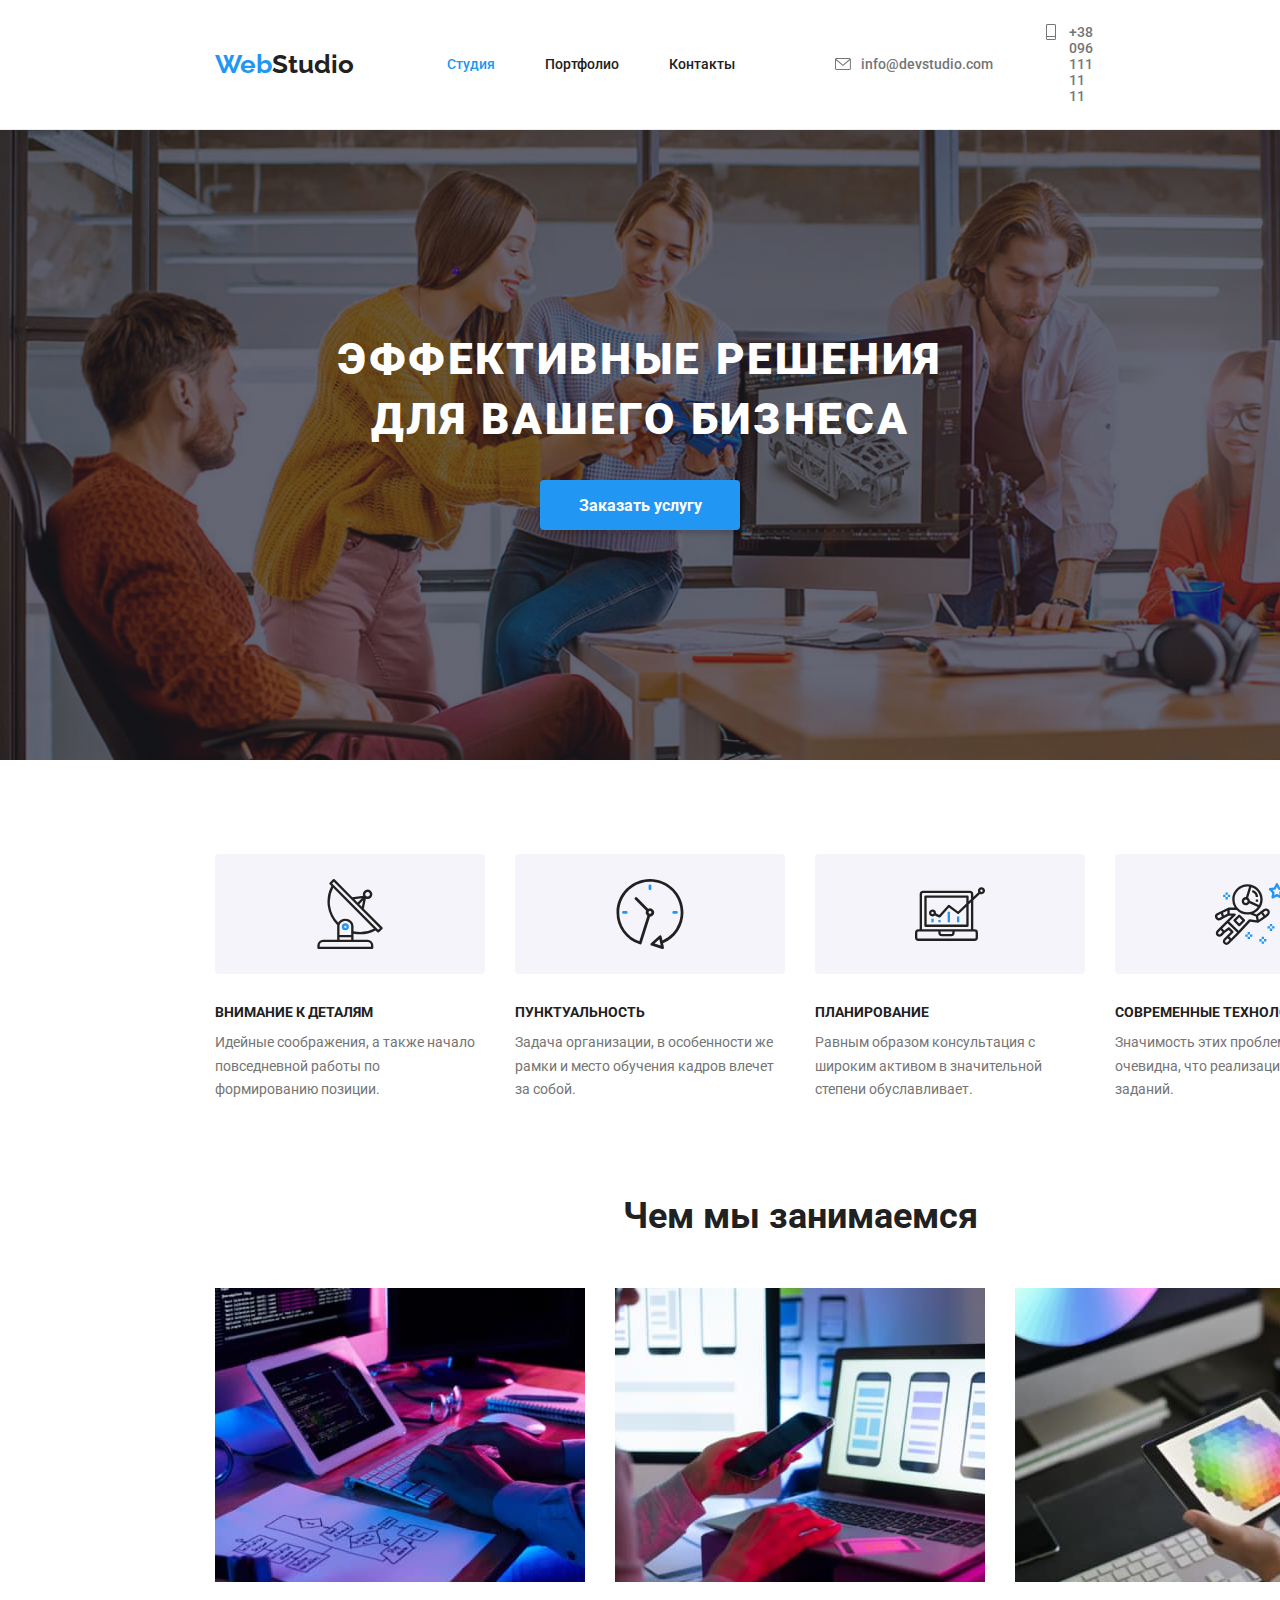
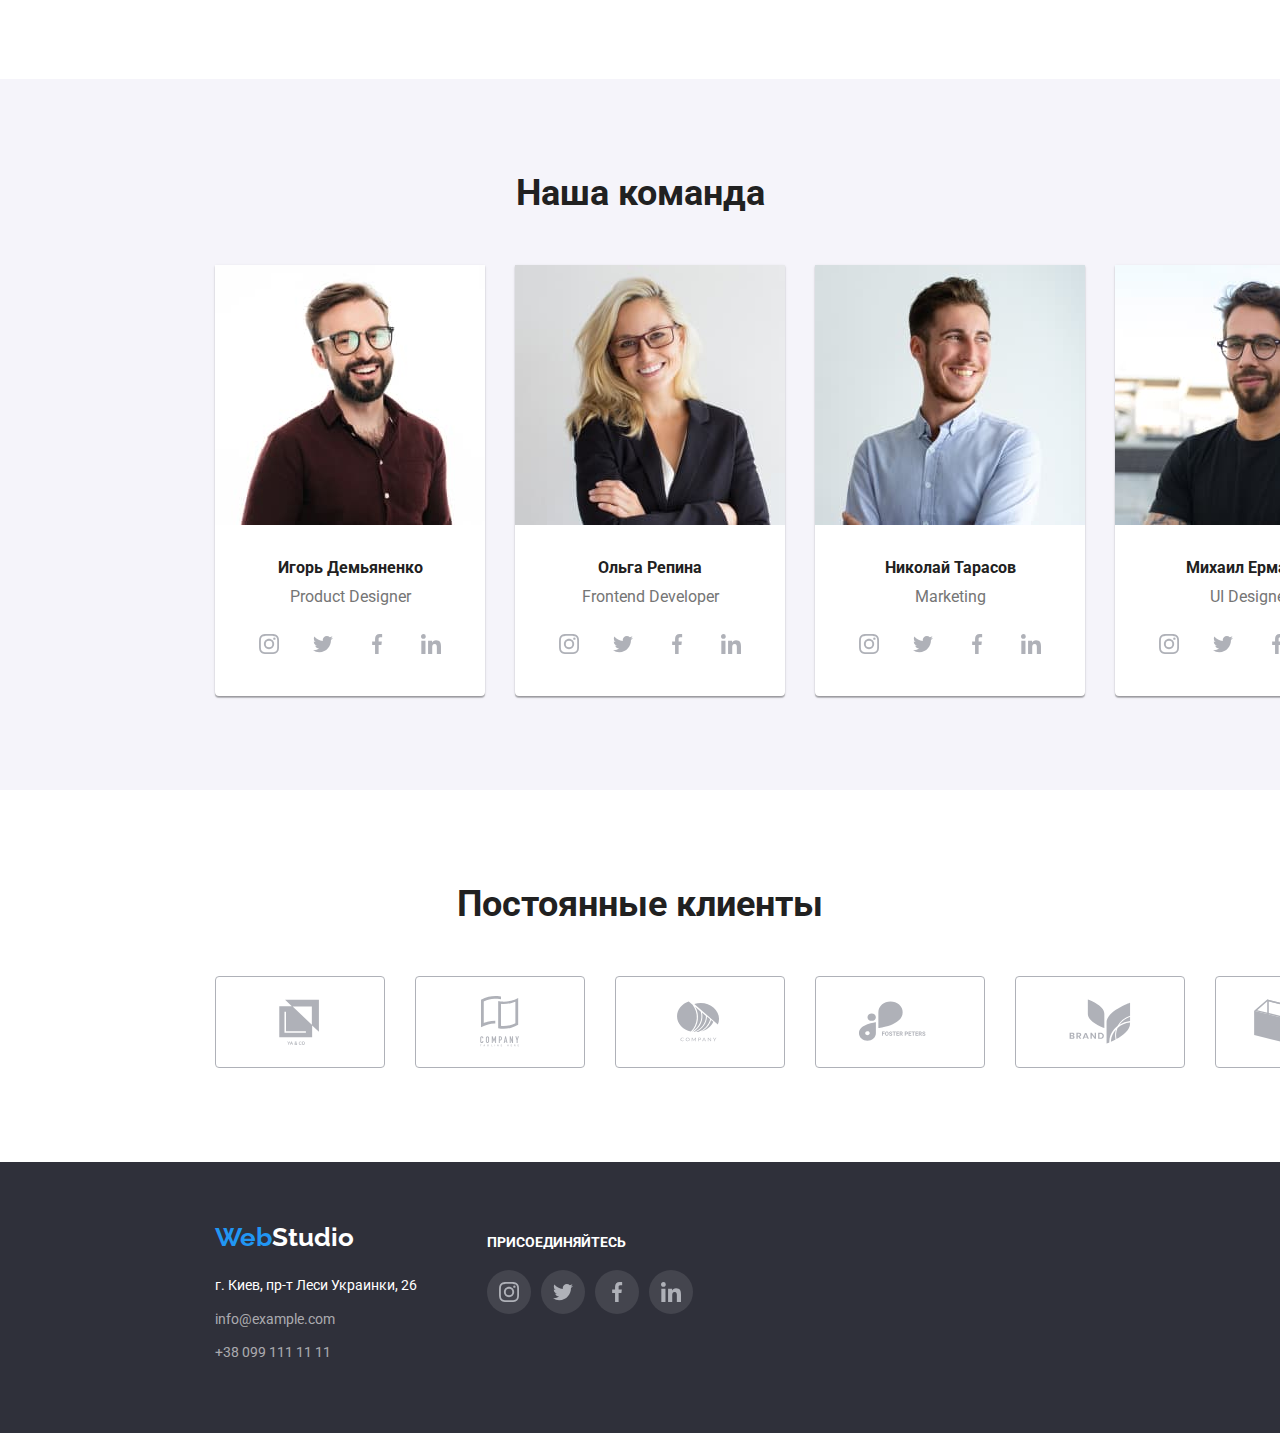
==== index.html @ 0d16e66c "Клон" ====
<!DOCTYPE html>
<html lang="ru">

<head>
    <meta charset="UTF-8">
    <meta http-equiv="X-UA-Compatible" content="IE=edge">
    <meta name="viewport" content="width=device-width, initial-scale=1.0">
    <title>Студия</title>
    <link rel="preconnect" href="https://fonts.googleapis.com">
    <link rel="preconnect" href="https://fonts.gstatic.com" crossorigin>
    <link
        href="https://fonts.googleapis.com/css2?family=Raleway:wght@700&family=Roboto:wght@400;500;700;900&display=swap"
        rel="stylesheet">
    <link rel="stylesheet" href="./css/styles.css">
</head>

<body>

    <!-- Хедер -->

    <header class="header">
        <div class="header-container container">
            <nav class="nav-menu">
                <a href="./index.html" class="logo">
                    <span>Web</span>Studio</a>
                <ul class="link-list">
                    <li class="link-list-item"><a class="link active" href="./index.html">Студия</a></li>
                    <li class="link-list-item"><a class="link" href="./portfolio.html">Портфолио</a></li>
                    <li class="link-list-item"><a class="link" href="">Контакты</a></li>
                </ul>
            </nav>
            <ul class="list-contact">
                <li class="link-item">
                    <a class="link-contact" href="mailto:info@devstudio.com"> <svg class="contact-img">
                            <use href="./images/icons/contacts.svg#icon-mail"></use>
                        </svg>info@devstudio.com</a>
                </li>
                <li class="link-item">
                    <a class="link-contact" href="tel:+380961111111"> <svg class="contact-img">
                            <use href="./images/icons/contacts.svg#icon-tel"></use>
                        </svg>+38 096 111 11 11</a>
                </li>
            </ul>
        </div>
    </header>
    <main>
        <section class="section-hero">
            <div class="menu-button container">
                <h1>Эффективные решения для вашего бизнеса</h1>
                <button type="button" class="mainbutton">Заказать услугу</button>
            </div>
        </section>

        <!-- Особености -->

        <section class="section">
            <div class="main-container container">
                <h2 class="none-hide">Особенности</h2>
                <ul class="details">
                    <li class="details-item">
                        <div class="logo-list">
                            <svg class="logo-image">
                                <use href="./images/icons/about-us.svg#icon-antenna"></use>
                            </svg>
                        </div>
                        <h3>Внимание к деталям</h3>
                        <p>Идейные соображения, а также начало повседневной работы по формированию позиции.</p>
                    </li>
                    <li class="details-item">
                        <div class="logo-list">
                            <svg class="logo-image">
                                <use href="./images/icons/about-us.svg#icon-clock"></use>
                            </svg>
                        </div>
                        <h3>Пунктуальность</h3>
                        <p>Задача организации, в особенности же рамки и место обучения кадров влечет за собой.</p>
                    </li>
                    <li class="details-item">
                        <div class="logo-list">
                            <svg class="logo-image">
                                <use href="./images/icons/about-us.svg#icon-diagram"></use>
                            </svg>
                        </div>
                        <h3>Планирование</h3>
                        <p>Равным образом консультация с широким активом в значительной степени обуславливает.</p>
                    </li>
                    <li class="details-item">
                        <div class="logo-list">
                            <svg class="logo-image">
                                <use href="./images/icons/about-us.svg#icon-astronaut"></use>
                            </svg>
                        </div>
                        <h3>Современные технологии</h3>
                        <p>Значимость этих проблем настолько очевидна, что реализация плановых заданий.</p>
                    </li>
                </ul>
            </div>
            <div class="block-work container">
                <h2 class="title-page">Чем мы занимаемся</h2>
                <ul class="list-work">
                    <li class="item-work">
                        <img src="./images/img1.jpg" alt="Создаем разметку текста" width="370" />
                    </li>
                    <li class="item-work">
                        <img src="./images/img2.jpg" alt="Адаптируем для разных платформ" width="370" />
                    </li>
                    <li class="item-work">
                        <img src="./images/img3.jpg" alt="Создаем дизайн проэкта" width="370" />
                    </li>
                </ul>
            </div>
        </section>

        <!-- Команда -->

        <section class="section team-sect">
            <div class="container">
                <h2 class="title-page">Наша команда</h2>
                <ul class="team-list">
                    <li class="team-item">
                        <img src="./images/img4.jpg" alt="Фото Игорь Демьяненко" width="270">
                        <div class="team-people-box">
                            <h3 class="team-title-name">Игорь Демьяненко</h3>
                            <p class="team-paragraph">Product Designer</p>
                        </div>
                        <ul class="socials">
                            <li class="socials-item">
                                <a href="#" class="socials-link">
                                    <svg class="socials-img">
                                        <use href="./images/icons/socials.svg#icon-inst"></use>
                                    </svg>
                                </a>
                            </li>
                            <li class="socials-item">
                                <a href="#" class="socials-link">
                                    <svg class="socials-img">
                                        <use href="./images/icons/socials.svg#icon-twiter"></use>
                                    </svg>
                                </a>
                            </li>
                            <li class="socials-item">
                                <a href="#" class="socials-link">
                                    <svg class="socials-img">
                                        <use href="./images/icons/socials.svg#icon-fb"></use>
                                    </svg>
                                </a>
                            </li>
                            <li class="socials-item">
                                <a href="#" class="socials-link">
                                    <svg class="socials-img">
                                        <use href="./images/icons/socials.svg#icon-li"></use>
                                    </svg>
                                </a>
                            </li>
                        </ul>
                    </li>
                    <li class="team-item">
                        <img src="./images/img5.jpg" alt="Фото Ольга Репина" width="270">
                        <div class="team-people-box">
                            <h3 class="team-title-name">Ольга Репина</h3>
                            <p class="team-paragraph">Frontend Developer</p>
                        </div>
                        <ul class="socials">
                            <li class="socials-item">
                                <a href="#" class="socials-link">
                                    <svg class="socials-img">
                                        <use href="./images/icons/socials.svg#icon-inst"></use>
                                    </svg>
                                </a>
                            </li>
                            <li class="socials-item">
                                <a href="#" class="socials-link">
                                    <svg class="socials-img">
                                        <use href="./images/icons/socials.svg#icon-twiter"></use>
                                    </svg>
                                </a>
                            </li>
                            <li class="socials-item">
                                <a href="#" class="socials-link">
                                    <svg class="socials-img">
                                        <use href="./images/icons/socials.svg#icon-fb"></use>
                                    </svg>
                                </a>
                            </li>
                            <li class="socials-item">
                                <a href="#" class="socials-link">
                                    <svg class="socials-img">
                                        <use href="./images/icons/socials.svg#icon-li"></use>
                                    </svg>
                                </a>
                            </li>
                        </ul>
                    </li>
                    <li class="team-item">
                        <img src="./images/img6.jpg" alt="Фото Николай Тарасов" width="270">
                        <div class="team-people-box">
                            <h3 class="team-title-name">Николай Тарасов</h3>
                            <p class="team-paragraph">Marketing</p>
                        </div>
                        <ul class="socials">
                            <li class="socials-item">
                                <a href="#" class="socials-link">
                                    <svg class="socials-img">
                                        <use href="./images/icons/socials.svg#icon-inst"></use>
                                    </svg>
                                </a>
                            </li>
                            <li class="socials-item">
                                <a href="#" class="socials-link">
                                    <svg class="socials-img">
                                        <use href="./images/icons/socials.svg#icon-twiter"></use>
                                    </svg>
                                </a>
                            </li>
                            <li class="socials-item">
                                <a href="#" class="socials-link">
                                    <svg class="socials-img">
                                        <use href="./images/icons/socials.svg#icon-fb"></use>
                                    </svg>
                                </a>
                            </li>
                            <li class="socials-item">
                                <a href="#" class="socials-link">
                                    <svg class="socials-img">
                                        <use href="./images/icons/socials.svg#icon-li"></use>
                                    </svg>
                                </a>
                            </li>
                        </ul>
                    </li>
                    <li class="team-item">
                        <img src="./images/img7.jpg" alt="Фото Михаил Ермаков" width="270">
                        <div class="team-people-box">
                            <h3 class="team-title-name">Михаил Ермаков</h3>
                            <p class="team-paragraph">UI Designer</p>
                        </div>
                        <ul class="socials">
                            <li class="socials-item">
                                <a href="#" class="socials-link">
                                    <svg class="socials-img">
                                        <use href="./images/icons/socials.svg#icon-inst"></use>
                                    </svg>
                                </a>
                            </li>
                            <li class="socials-item">
                                <a href="#" class="socials-link">
                                    <svg class="socials-img">
                                        <use href="./images/icons/socials.svg#icon-twiter"></use>
                                    </svg>
                                </a>
                            </li>
                            <li class="socials-item">
                                <a href="#" class="socials-link">
                                    <svg class="socials-img">
                                        <use href="./images/icons/socials.svg#icon-fb"></use>
                                    </svg>
                                </a>
                            </li>
                            <li class="socials-item">
                                <a href="#" class="socials-link">
                                    <svg class="socials-img">
                                        <use href="./images/icons/socials.svg#icon-li"></use>
                                    </svg>
                                </a>
                            </li>
                        </ul>
                    </li>
                </ul>
            </div>
        </section>

        <!-- Лого секция -->
        <section class="section">
            <h2 class="title-page">Постоянные клиенты</h2>
            <div class="container container-size">
                <ul class="icon-list">
                    <li class="icon-item">
                        <svg class="icon-image">
                            <use href="./images/icons/logotips.svg#icon-Logo1"></use>
                        </svg>
                    </li>
                    <li class="icon-item">
                        <svg class="icon-image">
                            <use href="./images/icons/logotips.svg#icon-Logo2"></use>
                        </svg>
                    </li>
                    <li class="icon-item">
                        <svg class="icon-image">
                            <use href="./images/icons/logotips.svg#icon-Logo3"></use>
                        </svg>
                    </li>
                    <li class="icon-item">
                        <svg class="icon-image">
                            <use href="./images/icons/logotips.svg#icon-Logo4"></use>
                        </svg>
                    </li>
                    <li class="icon-item">
                        <svg class="icon-image">
                            <use href="./images/icons/logotips.svg#icon-Logo5"></use>
                        </svg>
                    </li>
                    <li class="icon-item">
                        <svg class="icon-image">
                            <use href="./images/icons/logotips.svg#icon-Logo6"></use>
                        </svg>
                    </li>
                </ul>
            </div>
        </section>
    </main>

    <!-- Футер -->

    <footer class="footer">
        <div class="footer-box container">
            <div class="footer-contacts-box">
                <a href="./index.html" class="logo-footer"><span>Web</span>Studio</a>
                <address>
                    <ul class="contact-list">
                        <li class="contact-item"><a class="address-text" href="">г. Киев, пр-т Леси Украинки, 26</a>
                        </li>
                        <li class="contact-item"><a class="link-footer"
                                href="mailto:info@example.com">info@example.com</a>
                        </li>
                        <li class="contact-item"><a class="link-footer" href="tel:+380991111111">+38 099 111 11 11</a>
                        </li>
                    </ul>
                </address>
            </div>
            <div class="footer-socials-box">
                <h3 class="footer-text">ПРИСОЕДИНЯЙТЕСЬ</h3>
                <ul class="socials-footer">
                    <li class="socials-item">
                        <a href="#" class="socials-link color-change">
                            <svg class="socials-img">
                                <use href="./images/icons/socials.svg#icon-inst"></use>
                            </svg>
                        </a>
                    </li>
                    <li class="socials-item">
                        <a href="#" class="socials-link color-change">
                            <svg class="socials-img">
                                <use href="./images/icons/socials.svg#icon-twiter"></use>
                            </svg>
                        </a>
                    </li>
                    <li class="socials-item">
                        <a href="#" class="socials-link color-change">
                            <svg class="socials-img">
                                <use href="./images/icons/socials.svg#icon-fb"></use>
                            </svg>
                        </a>
                    </li>
                    <li class="socials-item">
                        <a href="#" class="socials-link color-change">
                            <svg class="socials-img">
                                <use href="./images/icons/socials.svg#icon-li"></use>
                            </svg>
                        </a>
                    </li>
                </ul>
            </div>
        </div>
    </footer>
</body>

</html>
---- css/styles.css ----
/* База */

body {
    background-color: var(--brandColor);
    font-family: 'Roboto', sans-serif;
    font-weight: 500;
    font-size: 14px;
    line-height: 1.15;
    color:#212121;
}
* {
    margin: 0;
    padding: 0;
    list-style: none;
    text-decoration: none;
}
:root {
    --brandColor: #ffffff;
    --brandcolorone: #757575;
    --brandcolortwo: #2196f3;
}
.container {
    max-width: 1200px;
    margin: 0 auto;
}
.container-size {
    width: 1170px;
}
.section {
    padding: 94px 215px;
}

/* Хедер */

.header {
    padding: 24px 215px 25px 215px;
    border-bottom: 1px solid #ECECEC;
}
.header-container {
    display: flex;
    align-items: center;
    justify-content: space-between;
}
.nav-menu {
    display: flex;
    align-items: center;
}
.link-list {
    display: flex;
    margin-left: 93px;
}
.contact-img {
    max-width: 16px;
    max-height: 16px;
    fill: var(--brandcolorone);
    margin-right: 10px;
    transition: 0.4s;
}
.link {
    color: #212121;
    align-items: center;
}
.link-list-item {
    margin-right: 50px;
}
.link:hover,
.link:focus {
    color: var(--brandcolortwo);
}
.list-contact {
    display: flex;
    align-items: center;
}
.link-contact {
    display: flex;
    color: var(--brandcolorone);
    transition: 0.4s;
}
.link-item {
    margin-left: 50px;
    display: flex;
}
.link-contact:hover,
.link-contact:focus {
    color: var(--brandcolortwo);
}
.link-contact:hover .contact-img {
    fill: var(--brandcolortwo);
}
.logo {
    font-family: 'Raleway', sans-serif;
    font-style: normal;
    font-weight: bold;
    font-size: 26px;
    line-height: 1.20;
    color: #212121;
    text-decoration: none;
}
.logo > span {
    color: var(--brandcolortwo);
    text-decoration: none;
}
.active:hover,
.active:focus {
    color: var(--brandcolortwo);
}
.active {
    text-decoration: none;
    color: var(--brandcolortwo);
}

/* Секция 1 */

.section-hero {
    background:linear-gradient(rgba(47, 48, 58, 0.4),rgba(47, 48, 58, 0.4)), url(../images/hero-image.jpg) ;
    padding: 200px 452px;
    background-repeat: no-repeat;
    background-size: cover;
    max-width: 1600px;
}
.menu-button {
    display: flex;
    flex-direction: column;
    align-items: center;
    margin-bottom: 30px;

}
.menu-button h1 {
    font-weight: 900;
    font-size: 44px;
    line-height: 1.36;
    color: var(--brandColor);
    text-align: center;
    letter-spacing: 0.06em;
    text-transform: uppercase;
    width: 696px;
    height: 120px;
}
.mainbutton {
    margin-top: 30px;
    width: 200px;
    height: 50px;
    font-family: inherit;
    font-weight: bold;
    font-size: 16px;
    line-height: 1.87;
    color: var(--brandColor);
    background-color: var(--brandcolortwo);
    cursor: pointer;
    text-align: center;
    box-shadow: 0px 4px 4px rgba(0, 0, 0, 0.15);
    border-radius: 4px;
    border: none;

}

/* Секция 2 */

.main-container {
    display: flex;
}
.none-hide {
    display: none;
}
.logo-list {
    width: 270px;
    height: 120px;
    background: #F5F4FA;
    border-radius: 4px;
    margin-bottom: 30px;
}
.logo-image {
    max-width: 70px;
    max-height: 70px;
    padding: 25px 100px;
}
.details {
    display: flex;
}
.details-item > h3 {
    margin-bottom: 10px;
}
.details-item {
    margin-right: 30px;
}
.main-container h3 {
    font-weight: 700;
    font-size: 14px;
    line-height: 1.15;
    text-transform: uppercase;
}
.main-container p {
    font-weight: 400;
    font-size: 14px;
    line-height: 1.71;
    color: var(--brandcolorone);
}

/* Разделение */

.block-work {
    margin-top: 94px;
    width: 1170px;
}
.title-page {
    font-weight: 700;
    font-size: 36px;
    line-height: 1.16;
    text-align: center;
    margin-bottom: 50px;
}
.list-work {
    display: flex;
    justify-content: space-between;
}

/* Команда */

.section.team-sect {
    background-color: #F5F4FA;
}
.team-list {
    display: flex;
    justify-content: space-between;
    width: 1170px;
}
.team-people-box{
    padding: 30px 60px 0 60px;
}
.team-title-name {
    font-size: 16px;
    line-height: 1.19;
    text-align: center;
    margin-bottom: 10px;
}
.team-paragraph {
    font-weight: 400;
    font-size: 16px;
    line-height: 1.19;
    color: var(--brandcolorone);
    text-align: center;
}
.team-item {
    background-color:  var(--brandColor); 
    box-shadow: 0px 1px 3px rgba(0, 0, 0, 0.12), 0px 1px 1px rgba(0, 0, 0, 0.14), 0px 2px 1px rgba(0, 0, 0, 0.2);
    border-radius: 0px 0px 4px 4px;
}
.socials {
    display: flex;
    justify-content: space-between;
    padding: 16px 32px 30px 32px;
}
.socials-link {
    display: flex;
    border-radius: 50%;
    transition: 0.4s;
    text-align: center;
    width: 44px;
    height: 44px;
    justify-content: center;
    align-items: center;
}
.socials-link:hover {
    background-color: #2196F3;
}
.socials-link:hover .socials-img {
    fill: #fff;
}
.socials-img {
    height: 20px;
    width: 20px;
    fill:#AFB1B8;
    transition: 0.4s;
}

/* Секция иконок */

.icon-list {
    display: flex;
    justify-content: space-between;
}
.icon-item {
    display: flex;
    width: 170px;
    height: 92px;
    border: 1px solid #AFB1B8;
    box-sizing: border-box;
    border-radius: 4px;
}
.icon-image {
    padding: 16px 32px;
    fill: rgba(175, 177, 184, 1);
}
.icon-image:hover {
    fill: var(--brandcolortwo);
}

/* Футер */
.footer {
    padding: 60px 215px;
    background-color: #2F303A;
}
.footer-box {
    display: flex;
}
.contact-list {
    margin-top: 20px;
    font-weight: 400;
    font-style: normal;
    font-size: 14px;
    line-height: 1.72;
    color: var(--brandColor);
}
.link-footer {
    font-size: 14px;
    line-height: 1.72;
    text-decoration: none;
    color: rgba(255, 255, 255, 0.6);
}
.link-footer:hover,
.link-footer:focus {
    color: var(--brandcolortwo);
}
.logo-footer {
    font-family: 'Raleway', sans-serif;
    font-style: normal;
    font-weight: bold;
    font-size: 26px;
    line-height: 1.20;
    color: var(--brandColor);

}
.logo-footer > span {
    color: var(--brandcolortwo);
    text-decoration: none;
}

.address-text {
    font-style: normal;
    font-weight: 400;
    font-size: 14px;
    line-height: 1.71;
    color: var(--brandColor);
    text-decoration:none;
}
.contact-item {
    margin-bottom: 9px;
}
.footer-socials-box {
    display: flex;
    flex-wrap: wrap;
    flex-direction: column;
    margin-left: 70px;
    margin-top: 12px;
    width: 206px;
}
.footer-text {
    font-size: 14px;
    font-weight: 700;
    color:rgba(255, 255, 255, 1);
    padding-bottom: 20px;
}
.socials-footer {
    display: flex;
    justify-content: space-between;
}
.color-change {
    background-color: rgba(255, 255, 255, 0.1);
}


/* Страница: Портфолио */

/* Кнопки */

.page-title {
    display: none;
}
.page-button {
    display: flex;
    margin-bottom: 50px;
    justify-content: center;
}
.page-button button {
    padding: 6px 22px;
    margin-right: 8px;
    font-family: inherit;
    font-weight: 500;
    font-size: 16px;
    line-height: 1.62;
    cursor: pointer;
    color: #212121;
    background-color: #F5F4FA;
    border-radius: 4px;
    border: none;
}
.page-button button:hover,
.page-button button:focus {
    color: var(--brandColor);
    background-color: var(--brandcolortwo);
    box-shadow: 0px 3px 1px rgba(0, 0, 0, 0.1), 0px 1px 2px rgba(0, 0, 0, 0.08), 0px 2px 2px rgba(0, 0, 0, 0.12);
}


/* Картинки */


.image-list {
    display: flex;
    flex-wrap: wrap;
    justify-content: space-between;
}
.image-list  h2 {
    font-weight: 700;
    font-size: 18px;
    line-height: 2;
}
.image-list  p {
    font-weight: 400;
    font-size: 16px;
    line-height: 1.87;
    color: var(--brandcolorone);
}
.image-item {
    padding: 20px 24px;
    box-sizing: border-box;
    border: 1px solid #EEEEEE;
    border-top: none;
    border-top-width: 110px;
}
.image-item-li {
    margin-bottom: 30px;
}
.image-item-li:hover {
    box-shadow: 0px 1px 1px rgba(0, 0, 0, 0.12), 0px 4px 4px rgba(0, 0, 0, 0.06), 1px 4px 6px rgba(0, 0, 0, 0.16);
}
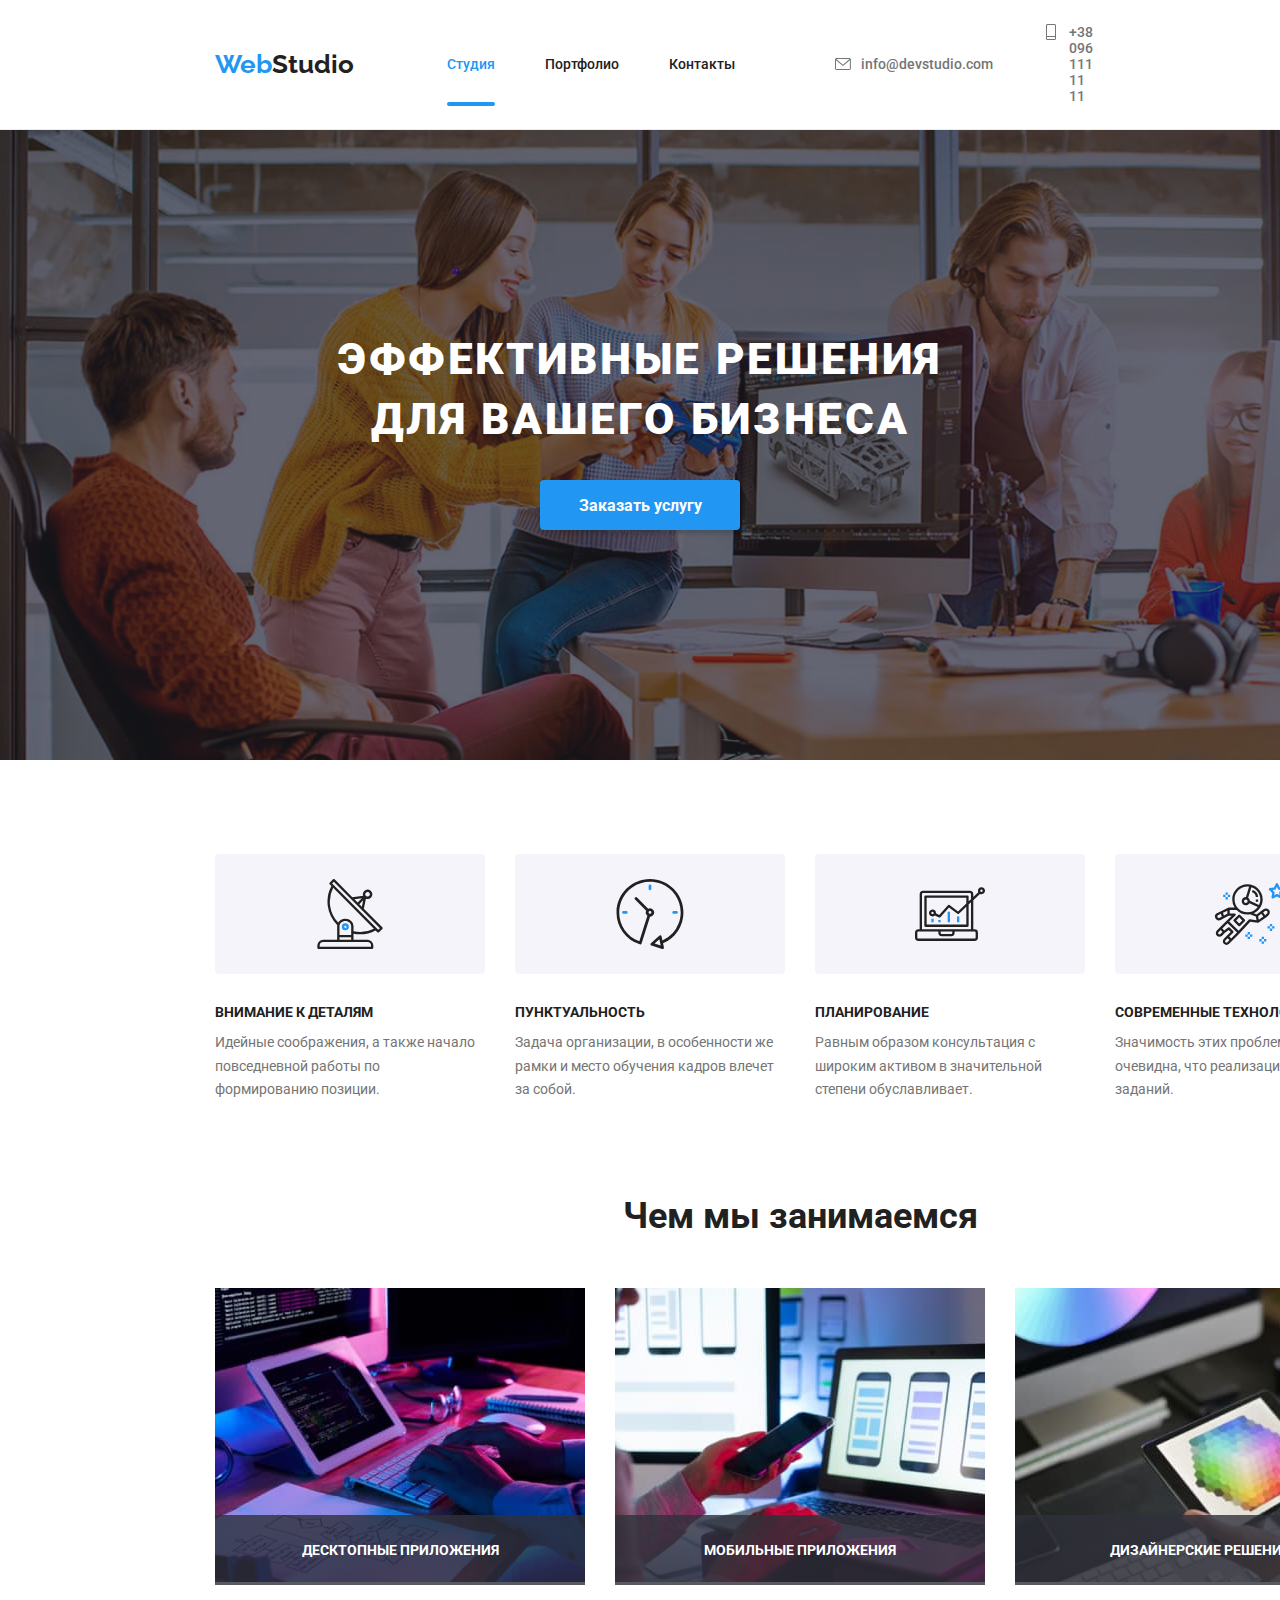
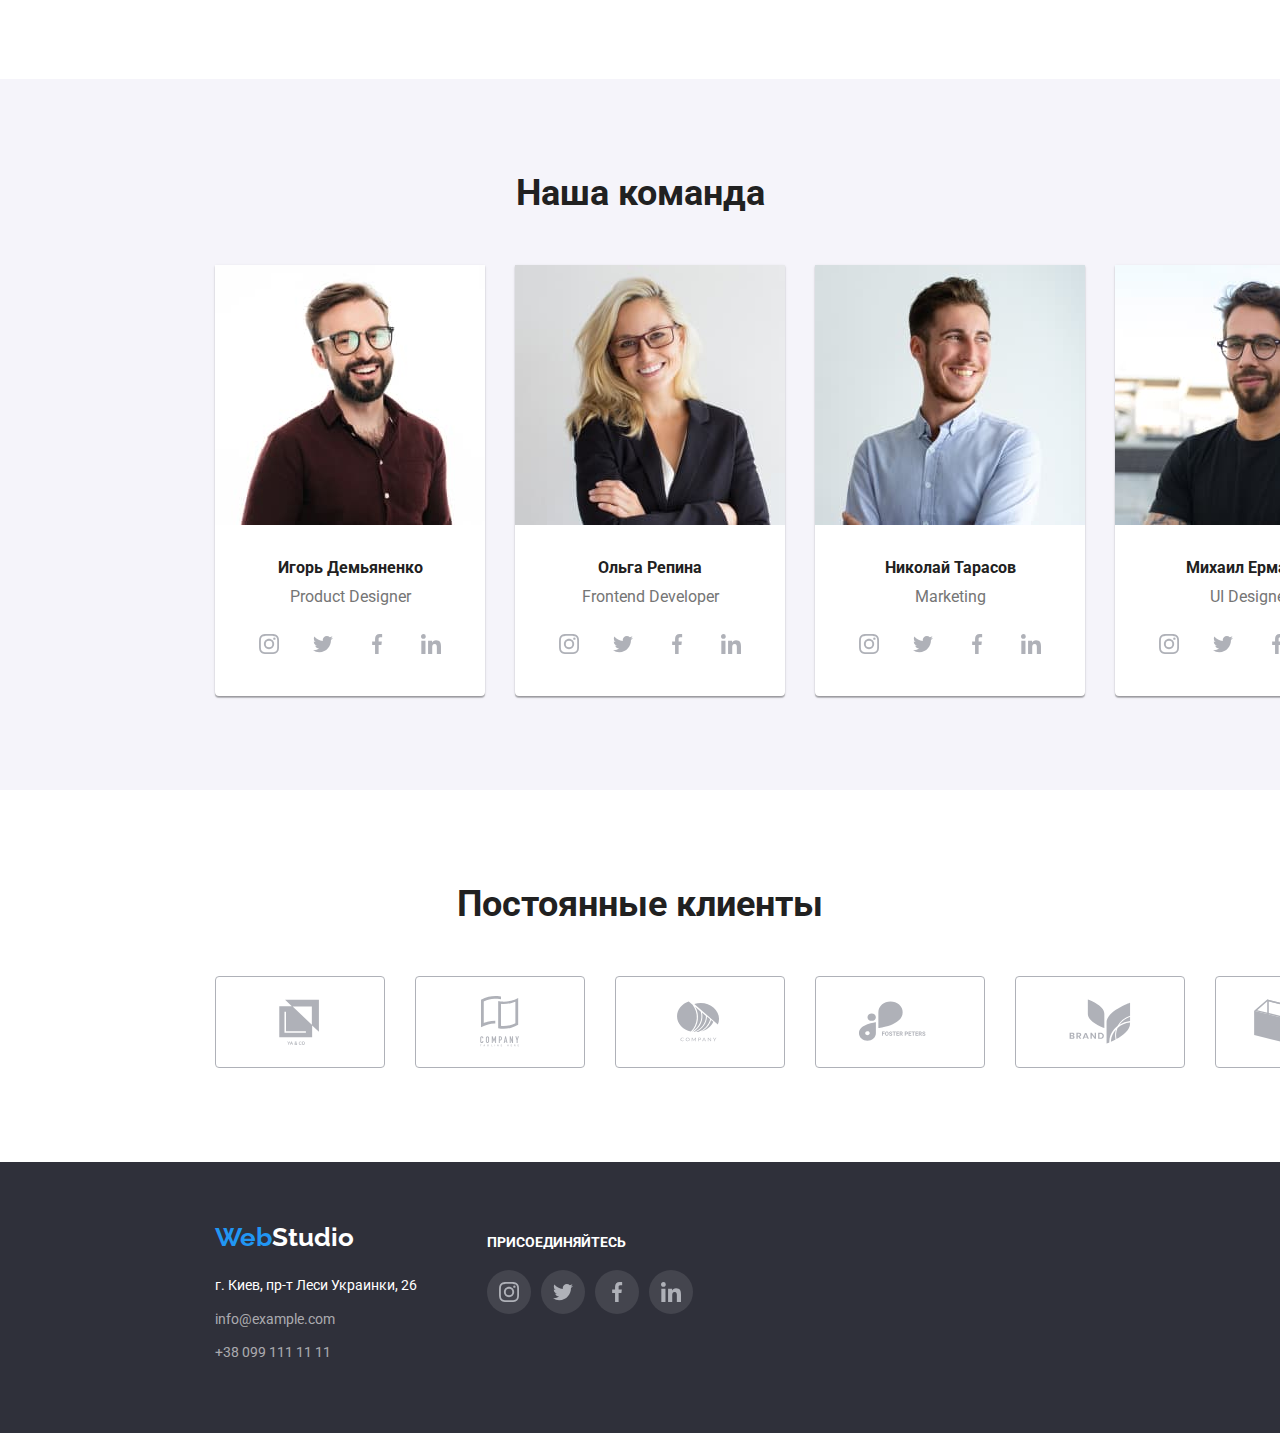
==== commit d47f9bbb: "Добавил правки Портфолио" ====
--- a/index.html
+++ b/index.html
@@ -99,13 +99,28 @@
                 <h2 class="title-page">Чем мы занимаемся</h2>
                 <ul class="list-work">
                     <li class="item-work">
-                        <img src="./images/img1.jpg" alt="Создаем разметку текста" width="370" />
+                        <div class="main-work-box">
+                            <img src="./images/img1.jpg" alt="Создаем разметку текста" width="370" />
+                            <div class="second-work-box">
+                                <h3 class="second-work-title">Десктопные приложения</h3>
+                            </div>
+                        </div>
                     </li>
                     <li class="item-work">
-                        <img src="./images/img2.jpg" alt="Адаптируем для разных платформ" width="370" />
+                        <div class="main-work-box">
+                            <img src="./images/img2.jpg" alt="Адаптируем для разных платформ" width="370" />
+                            <div class="second-work-box">
+                                <h3 class="second-work-title">Мобильные приложения</h3>
+                            </div>
+                        </div>
                     </li>
                     <li class="item-work">
-                        <img src="./images/img3.jpg" alt="Создаем дизайн проэкта" width="370" />
+                        <div class="main-work-box">
+                            <img src="./images/img3.jpg" alt="Создаем дизайн проэкта" width="370" />
+                            <div class="second-work-box">
+                                <h3 class="second-work-title">Дизайнерские решения</h3>
+                            </div>
+                        </div>
                     </li>
                 </ul>
             </div>
--- a/css/styles.css
+++ b/css/styles.css
@@ -6,26 +6,32 @@
     font-weight: 500;
     font-size: 14px;
     line-height: 1.15;
-    color:#212121;
-}
+    color: #212121;
+}
+
 * {
     margin: 0;
     padding: 0;
     list-style: none;
     text-decoration: none;
-}
+    transition: 250ms cubic-bezier(0.4, 0, 0.2, 1);
+}
+
 :root {
     --brandColor: #ffffff;
     --brandcolorone: #757575;
     --brandcolortwo: #2196f3;
 }
+
 .container {
     max-width: 1200px;
     margin: 0 auto;
 }
+
 .container-size {
     width: 1170px;
 }
+
 .section {
     padding: 94px 215px;
 }
@@ -36,19 +42,23 @@
     padding: 24px 215px 25px 215px;
     border-bottom: 1px solid #ECECEC;
 }
+
 .header-container {
     display: flex;
     align-items: center;
     justify-content: space-between;
 }
+
 .nav-menu {
     display: flex;
     align-items: center;
 }
+
 .link-list {
     display: flex;
     margin-left: 93px;
 }
+
 .contact-img {
     max-width: 16px;
     max-height: 16px;
@@ -56,37 +66,79 @@
     margin-right: 10px;
     transition: 0.4s;
 }
+
 .link {
     color: #212121;
     align-items: center;
 }
+
 .link-list-item {
     margin-right: 50px;
-}
+    position: relative;
+}
+
+.link:hover::after {
+    content: '';
+    position: absolute;
+    bottom: -34px;
+    left: 0;
+    width: 100%;
+    height: 4px;
+    background: #2196F3;
+    border-radius: 2px;
+}
+
+.active::after {
+    content: '';
+    position: absolute;
+    bottom: -34px;
+    left: 0;
+    width: 100%;
+    height: 4px;
+    background: #2196F3;
+    border-radius: 2px;
+}
+
+.active:hover,
+.active:focus {
+    color: var(--brandcolortwo);
+}
+
+.active {
+    text-decoration: none;
+    color: var(--brandcolortwo);
+}
+
 .link:hover,
 .link:focus {
     color: var(--brandcolortwo);
 }
+
 .list-contact {
     display: flex;
     align-items: center;
 }
+
 .link-contact {
     display: flex;
     color: var(--brandcolorone);
     transition: 0.4s;
 }
+
 .link-item {
     margin-left: 50px;
     display: flex;
 }
+
 .link-contact:hover,
 .link-contact:focus {
     color: var(--brandcolortwo);
 }
+
 .link-contact:hover .contact-img {
     fill: var(--brandcolortwo);
 }
+
 .logo {
     font-family: 'Raleway', sans-serif;
     font-style: normal;
@@ -96,28 +148,22 @@
     color: #212121;
     text-decoration: none;
 }
-.logo > span {
-    color: var(--brandcolortwo);
-    text-decoration: none;
-}
-.active:hover,
-.active:focus {
-    color: var(--brandcolortwo);
-}
-.active {
-    text-decoration: none;
-    color: var(--brandcolortwo);
+
+.logo>span {
+    color: var(--brandcolortwo);
+    text-decoration: none;
 }
 
 /* Секция 1 */
 
 .section-hero {
-    background:linear-gradient(rgba(47, 48, 58, 0.4),rgba(47, 48, 58, 0.4)), url(../images/hero-image.jpg) ;
+    background: linear-gradient(rgba(47, 48, 58, 0.4), rgba(47, 48, 58, 0.4)), url(../images/hero-image.jpg);
     padding: 200px 452px;
     background-repeat: no-repeat;
     background-size: cover;
     max-width: 1600px;
 }
+
 .menu-button {
     display: flex;
     flex-direction: column;
@@ -125,6 +171,7 @@
     margin-bottom: 30px;
 
 }
+
 .menu-button h1 {
     font-weight: 900;
     font-size: 44px;
@@ -136,6 +183,7 @@
     width: 696px;
     height: 120px;
 }
+
 .mainbutton {
     margin-top: 30px;
     width: 200px;
@@ -154,14 +202,16 @@
 
 }
 
-/* Секция 2 */
+/* Особенности */
 
 .main-container {
     display: flex;
 }
+
 .none-hide {
     display: none;
 }
+
 .logo-list {
     width: 270px;
     height: 120px;
@@ -169,26 +219,32 @@
     border-radius: 4px;
     margin-bottom: 30px;
 }
+
 .logo-image {
     max-width: 70px;
     max-height: 70px;
     padding: 25px 100px;
 }
+
 .details {
     display: flex;
 }
-.details-item > h3 {
+
+.details-item>h3 {
     margin-bottom: 10px;
 }
+
 .details-item {
     margin-right: 30px;
 }
+
 .main-container h3 {
     font-weight: 700;
     font-size: 14px;
     line-height: 1.15;
     text-transform: uppercase;
 }
+
 .main-container p {
     font-weight: 400;
     font-size: 14px;
@@ -196,12 +252,13 @@
     color: var(--brandcolorone);
 }
 
-/* Разделение */
+/* Чем мы занимаемся */
 
 .block-work {
     margin-top: 94px;
     width: 1170px;
 }
+
 .title-page {
     font-weight: 700;
     font-size: 36px;
@@ -209,9 +266,32 @@
     text-align: center;
     margin-bottom: 50px;
 }
+
 .list-work {
     display: flex;
     justify-content: space-between;
+}
+
+.main-work-box {
+    position: relative;
+}
+
+.second-work-box {
+    position: absolute;
+    height: 70px;
+    width: 100%;
+    bottom: 0;
+    background: linear-gradient(rgba(47, 48, 58, 0.8), rgba(47, 48, 58, 0.8));
+}
+
+.second-work-title {
+    padding: 27px 0;
+    font-weight: 700;
+    font-size: 14px;
+    line-height: 16px;
+    text-align: center;
+    text-transform: uppercase;
+    color: var(--brandColor);
 }
 
 /* Команда */
@@ -219,20 +299,24 @@
 .section.team-sect {
     background-color: #F5F4FA;
 }
+
 .team-list {
     display: flex;
     justify-content: space-between;
     width: 1170px;
 }
-.team-people-box{
+
+.team-people-box {
     padding: 30px 60px 0 60px;
 }
+
 .team-title-name {
     font-size: 16px;
     line-height: 1.19;
     text-align: center;
     margin-bottom: 10px;
 }
+
 .team-paragraph {
     font-weight: 400;
     font-size: 16px;
@@ -240,37 +324,41 @@
     color: var(--brandcolorone);
     text-align: center;
 }
+
 .team-item {
-    background-color:  var(--brandColor); 
+    background-color: var(--brandColor);
     box-shadow: 0px 1px 3px rgba(0, 0, 0, 0.12), 0px 1px 1px rgba(0, 0, 0, 0.14), 0px 2px 1px rgba(0, 0, 0, 0.2);
     border-radius: 0px 0px 4px 4px;
 }
+
 .socials {
     display: flex;
     justify-content: space-between;
     padding: 16px 32px 30px 32px;
 }
+
 .socials-link {
     display: flex;
     border-radius: 50%;
-    transition: 0.4s;
     text-align: center;
     width: 44px;
     height: 44px;
     justify-content: center;
     align-items: center;
 }
+
 .socials-link:hover {
     background-color: #2196F3;
 }
+
 .socials-link:hover .socials-img {
     fill: #fff;
 }
+
 .socials-img {
     height: 20px;
     width: 20px;
-    fill:#AFB1B8;
-    transition: 0.4s;
+    fill: #AFB1B8;
 }
 
 /* Секция иконок */
@@ -279,6 +367,7 @@
     display: flex;
     justify-content: space-between;
 }
+
 .icon-item {
     display: flex;
     width: 170px;
@@ -286,13 +375,20 @@
     border: 1px solid #AFB1B8;
     box-sizing: border-box;
     border-radius: 4px;
-}
+    cursor: pointer;
+}
+
 .icon-image {
     padding: 16px 32px;
     fill: rgba(175, 177, 184, 1);
 }
-.icon-image:hover {
+
+.icon-item:hover .icon-image {
     fill: var(--brandcolortwo);
+}
+
+.icon-item:hover {
+    border-color: var(--brandcolortwo);
 }
 
 /* Футер */
@@ -300,9 +396,11 @@
     padding: 60px 215px;
     background-color: #2F303A;
 }
+
 .footer-box {
     display: flex;
 }
+
 .contact-list {
     margin-top: 20px;
     font-weight: 400;
@@ -311,16 +409,19 @@
     line-height: 1.72;
     color: var(--brandColor);
 }
+
 .link-footer {
     font-size: 14px;
     line-height: 1.72;
     text-decoration: none;
     color: rgba(255, 255, 255, 0.6);
 }
+
 .link-footer:hover,
 .link-footer:focus {
     color: var(--brandcolortwo);
 }
+
 .logo-footer {
     font-family: 'Raleway', sans-serif;
     font-style: normal;
@@ -330,7 +431,8 @@
     color: var(--brandColor);
 
 }
-.logo-footer > span {
+
+.logo-footer>span {
     color: var(--brandcolortwo);
     text-decoration: none;
 }
@@ -341,11 +443,13 @@
     font-size: 14px;
     line-height: 1.71;
     color: var(--brandColor);
-    text-decoration:none;
-}
+    text-decoration: none;
+}
+
 .contact-item {
     margin-bottom: 9px;
 }
+
 .footer-socials-box {
     display: flex;
     flex-wrap: wrap;
@@ -354,16 +458,19 @@
     margin-top: 12px;
     width: 206px;
 }
+
 .footer-text {
     font-size: 14px;
     font-weight: 700;
-    color:rgba(255, 255, 255, 1);
+    color: rgba(255, 255, 255, 1);
     padding-bottom: 20px;
 }
+
 .socials-footer {
     display: flex;
     justify-content: space-between;
 }
+
 .color-change {
     background-color: rgba(255, 255, 255, 0.1);
 }
@@ -376,11 +483,13 @@
 .page-title {
     display: none;
 }
+
 .page-button {
     display: flex;
     margin-bottom: 50px;
     justify-content: center;
 }
+
 .page-button button {
     padding: 6px 22px;
     margin-right: 8px;
@@ -394,6 +503,7 @@
     border-radius: 4px;
     border: none;
 }
+
 .page-button button:hover,
 .page-button button:focus {
     color: var(--brandColor);
@@ -410,17 +520,20 @@
     flex-wrap: wrap;
     justify-content: space-between;
 }
-.image-list  h2 {
+
+.image-item-title {
     font-weight: 700;
     font-size: 18px;
     line-height: 2;
 }
-.image-list  p {
+
+.image-item-p {
     font-weight: 400;
     font-size: 16px;
     line-height: 1.87;
     color: var(--brandcolorone);
 }
+
 .image-item {
     padding: 20px 24px;
     box-sizing: border-box;
@@ -428,9 +541,31 @@
     border-top: none;
     border-top-width: 110px;
 }
+
 .image-item-li {
     margin-bottom: 30px;
-}
+    position: relative;
+}
+
 .image-item-li:hover {
     box-shadow: 0px 1px 1px rgba(0, 0, 0, 0.12), 0px 4px 4px rgba(0, 0, 0, 0.06), 1px 4px 6px rgba(0, 0, 0, 0.16);
+}
+
+.second-image-box {
+    position: absolute;
+    top: 0;
+    transform: translateY(50%) scaleY(0);
+    transition: 0.5s;
+    color: var(--brandColor);
+    background:linear-gradient(rgba(33, 150, 243, 0.9),rgba(33, 150, 243, 0.9));
+}
+.second-image-p {
+    font-weight: 400;
+    font-size: 18px;
+    line-height: 28px;
+    padding: 63px 24px;
+    text-align: center;
+}
+.image-item-li:hover .second-image-box {
+    transform: translateY(0) scaleY(1);
 }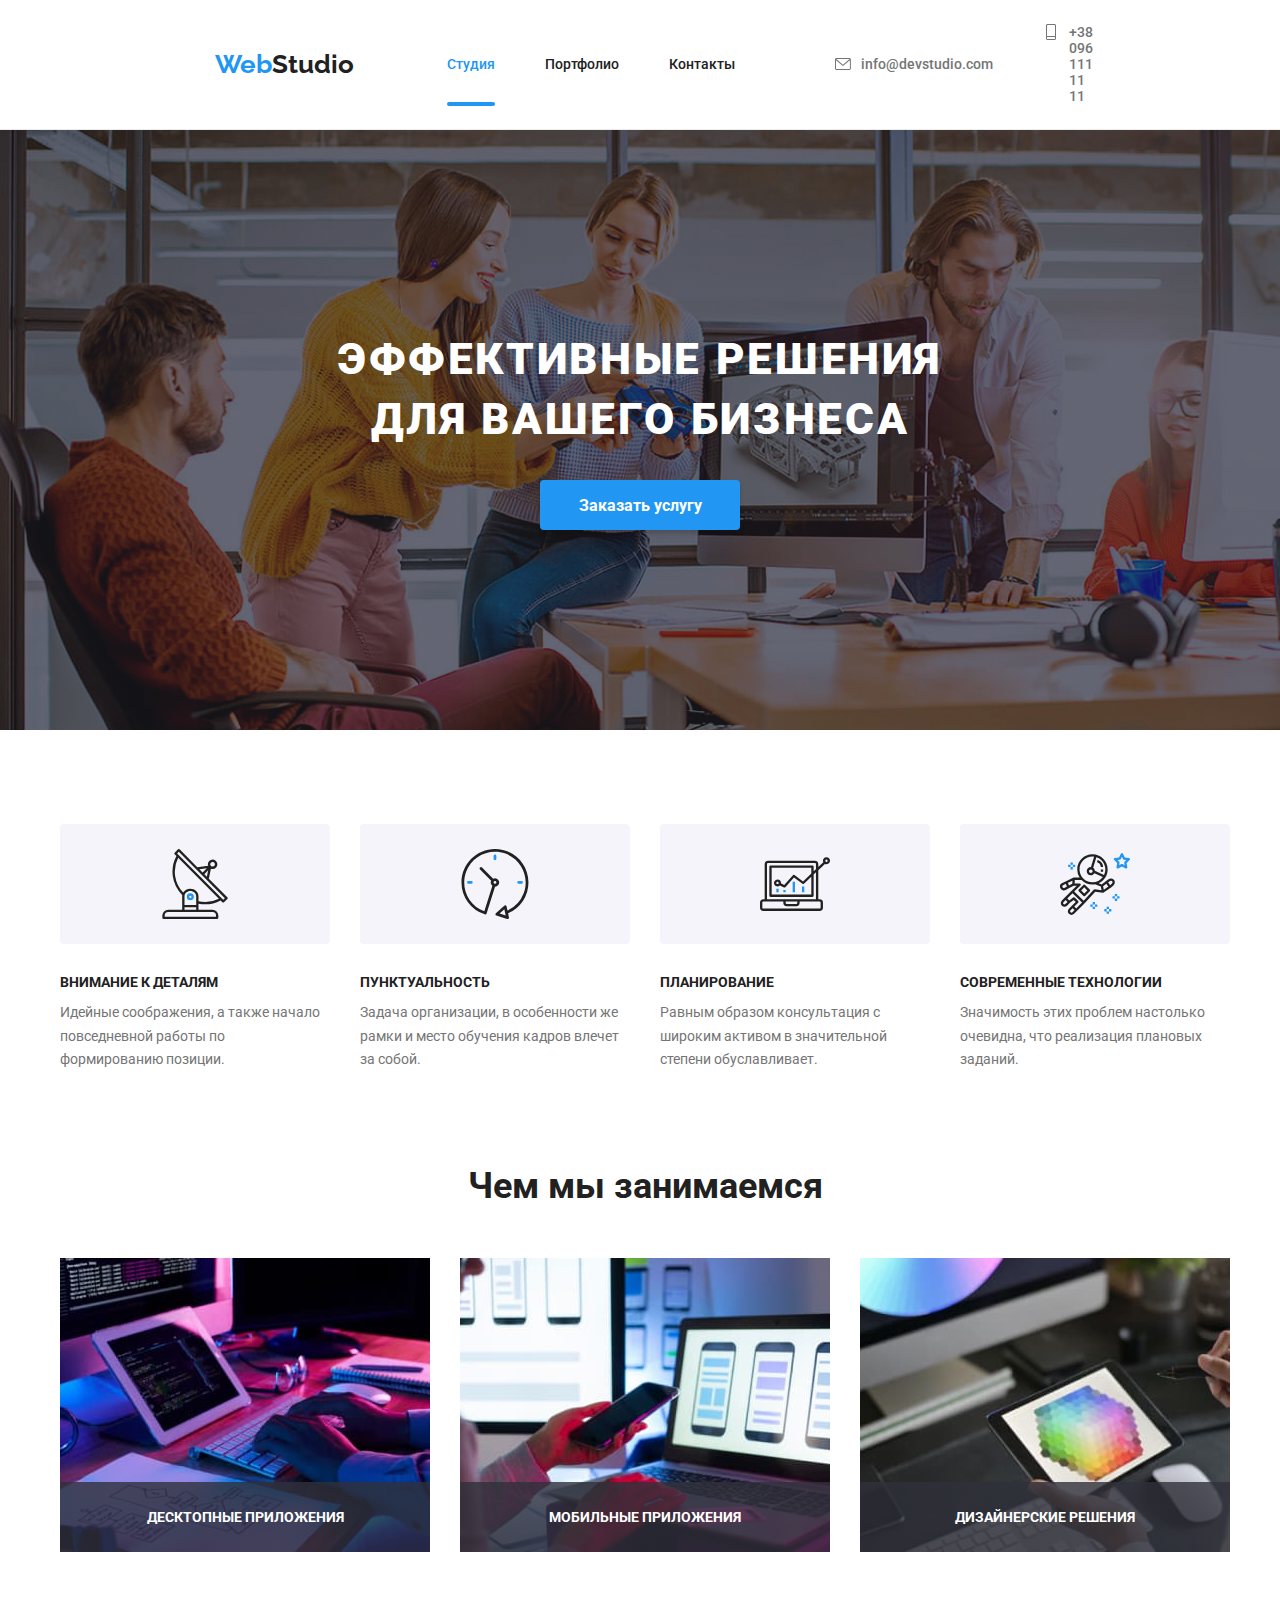
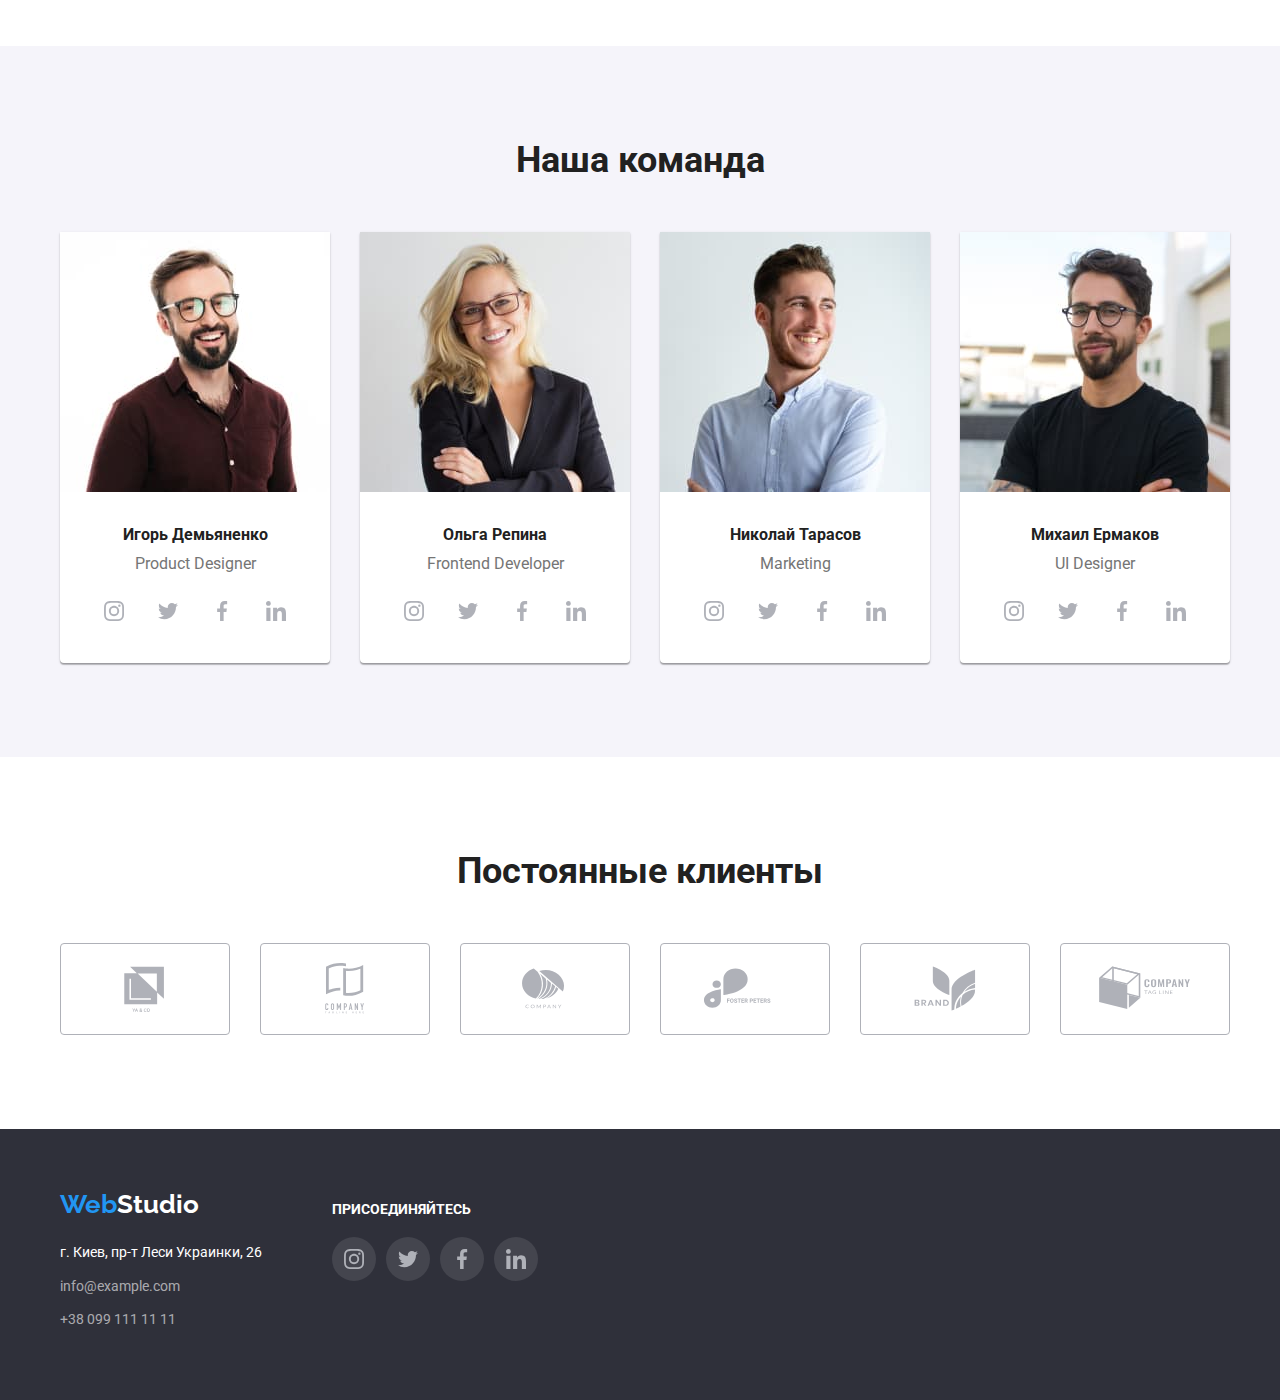
==== commit 3309649d: "Исправление ошибок 4 домашек" ====
--- a/index.html
+++ b/index.html
@@ -46,7 +46,7 @@
     <main>
         <section class="section-hero">
             <div class="menu-button container">
-                <h1>Эффективные решения для вашего бизнеса</h1>
+                <h1 class="menu-button-title">Эффективные решения для вашего бизнеса</h1>
                 <button type="button" class="mainbutton">Заказать услугу</button>
             </div>
         </section>
--- a/css/styles.css
+++ b/css/styles.css
@@ -33,7 +33,7 @@
 }
 
 .section {
-    padding: 94px 215px;
+    padding: 94px 60px;
 }
 
 /* Хедер */
@@ -158,7 +158,7 @@
 
 .section-hero {
     background: linear-gradient(rgba(47, 48, 58, 0.4), rgba(47, 48, 58, 0.4)), url(../images/hero-image.jpg);
-    padding: 200px 452px;
+    padding: 200px 200px;
     background-repeat: no-repeat;
     background-size: cover;
     max-width: 1600px;
@@ -168,11 +168,10 @@
     display: flex;
     flex-direction: column;
     align-items: center;
-    margin-bottom: 30px;
-
-}
-
-.menu-button h1 {
+
+}
+
+.menu-button-title {
     font-weight: 900;
     font-size: 44px;
     line-height: 1.36;
@@ -274,6 +273,7 @@
 
 .main-work-box {
     position: relative;
+    height: 294px;
 }
 
 .second-work-box {
@@ -393,7 +393,7 @@
 
 /* Футер */
 .footer {
-    padding: 60px 215px;
+    padding: 60px 60px;
     background-color: #2F303A;
 }
 
@@ -463,7 +463,7 @@
     font-size: 14px;
     font-weight: 700;
     color: rgba(255, 255, 255, 1);
-    padding-bottom: 20px;
+    margin-bottom: 20px;
 }
 
 .socials-footer {
@@ -544,7 +544,11 @@
 
 .image-item-li {
     margin-bottom: 30px;
+}
+.main-image-box {
     position: relative;
+    overflow: hidden;
+    height: 294px;
 }
 
 .image-item-li:hover {
@@ -554,8 +558,7 @@
 .second-image-box {
     position: absolute;
     top: 0;
-    transform: translateY(50%) scaleY(0);
-    transition: 0.5s;
+    transform: translateY(100%);
     color: var(--brandColor);
     background:linear-gradient(rgba(33, 150, 243, 0.9),rgba(33, 150, 243, 0.9));
 }
@@ -567,5 +570,6 @@
     text-align: center;
 }
 .image-item-li:hover .second-image-box {
-    transform: translateY(0) scaleY(1);
+    top: 0;
+    transform: translateY(0%);
 }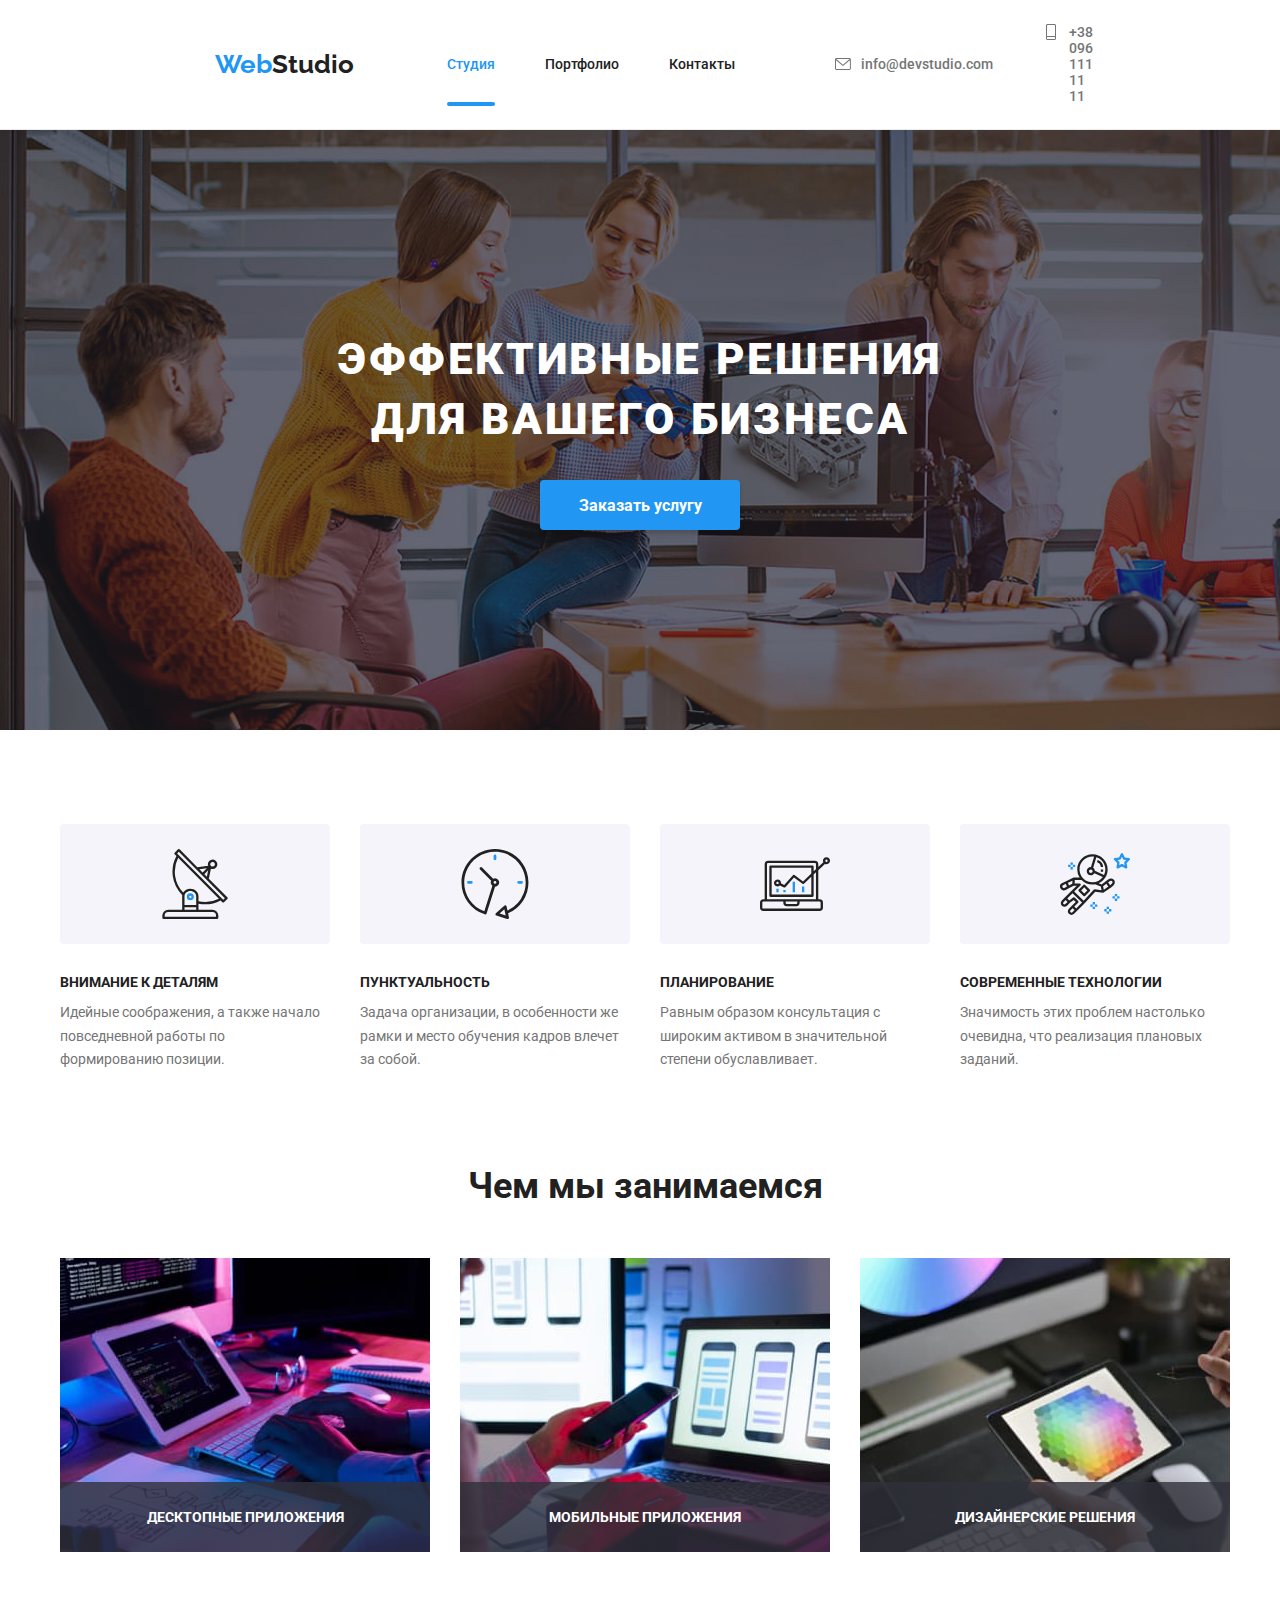
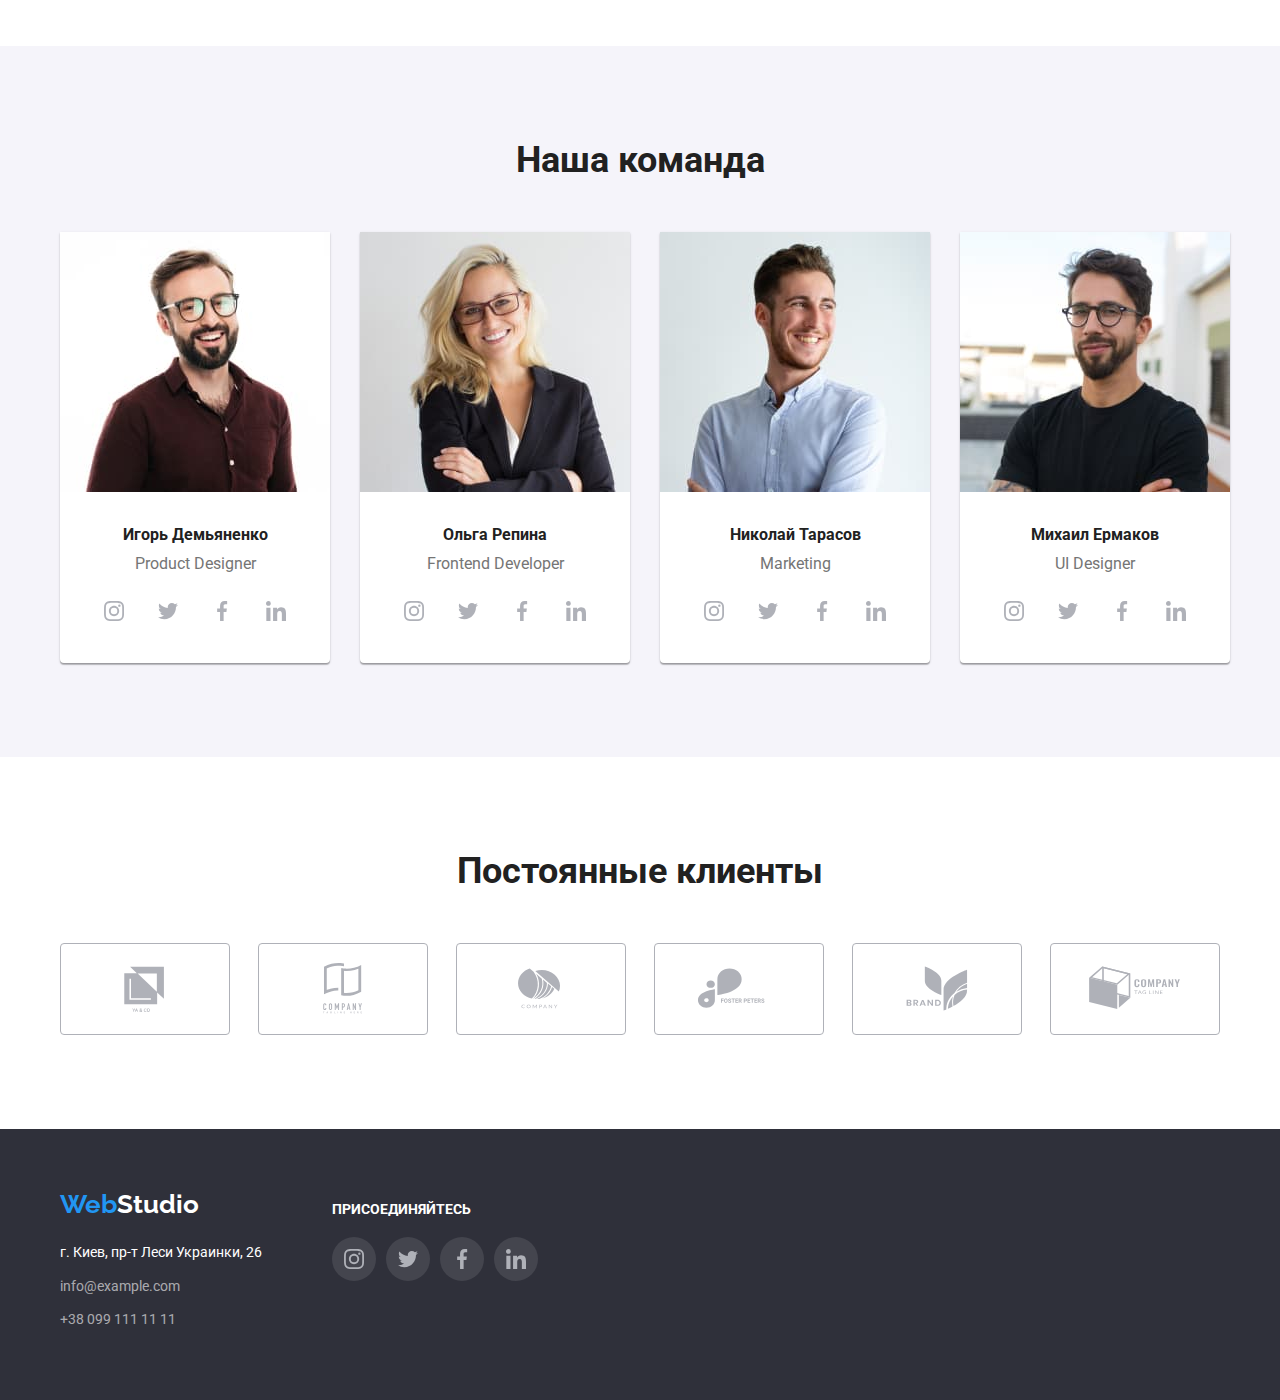
==== commit 6da161ee: "Фууууухххх жестко, подключил модалку" ====
--- a/index.html
+++ b/index.html
@@ -47,7 +47,7 @@
         <section class="section-hero">
             <div class="menu-button container">
                 <h1 class="menu-button-title">Эффективные решения для вашего бизнеса</h1>
-                <button type="button" class="mainbutton">Заказать услугу</button>
+                <button type="button" class="mainbutton" data-modal-open>Заказать услугу</button>
             </div>
         </section>
 
@@ -286,8 +286,8 @@
 
         <!-- Лого секция -->
         <section class="section">
-            <h2 class="title-page">Постоянные клиенты</h2>
             <div class="container container-size">
+                <h2 class="title-page">Постоянные клиенты</h2>
                 <ul class="icon-list">
                     <li class="icon-item">
                         <svg class="icon-image">
@@ -377,6 +377,18 @@
             </div>
         </div>
     </footer>
+
+<!-- Модальное окно -->
+
+
+    <div class="backdrop is-hidden" data-modal>
+        <div class="modal">
+            <div class="modal-close" data-modal-close>
+                <img src="./images/icons/x.svg" alt="" width="11px">
+            </div>
+        </div>
+    </div>
+    <script src="./js/modal.js"></script>
 </body>
 
 </html>--- a/css/styles.css
+++ b/css/styles.css
@@ -24,12 +24,8 @@
 }
 
 .container {
-    max-width: 1200px;
+    max-width: 1170px;
     margin: 0 auto;
-}
-
-.container-size {
-    width: 1170px;
 }
 
 .section {
@@ -572,4 +568,52 @@
 .image-item-li:hover .second-image-box {
     top: 0;
     transform: translateY(0%);
+}
+
+/* Бекдроп */
+
+.backdrop.is-hidden {
+    visibility: hidden;
+    opacity: 0;
+    pointer-events: none;
+}
+.backdrop {
+    display: flex;
+    justify-content: center;
+    align-items: center;
+    position: fixed;
+    width: 100vw;
+    height: 100%;
+    top: 0;
+    left: 0;
+    opacity: 1;
+    visibility: visible;
+    padding: 220px auto;
+
+    background: linear-gradient(rgba(0, 0, 0, 0.2),rgba(0, 0, 0, 0.2));
+}
+.modal {
+    position: absolute;
+    width: 528px;
+    height: 581px;
+
+    background: #FFFFFF;
+    box-shadow: 0px 1px 3px rgba(0, 0, 0, 0.12), 0px 1px 1px rgba(0, 0, 0, 0.14), 0px 2px 1px rgba(0, 0, 0, 0.2);
+    border-radius: 4px; 
+}
+.modal-close {
+    display: flex;
+    justify-content: center;
+    position: absolute;
+    width: 30px;
+    height: 30px;
+    border-radius: 50%;
+    top: 0;
+    right: 0;
+    margin: 8px;
+    cursor: pointer;
+
+    background: #FFFFFF;
+    border: 1px solid rgba(0, 0, 0, 0.1);
+    box-sizing: border-box;
 }